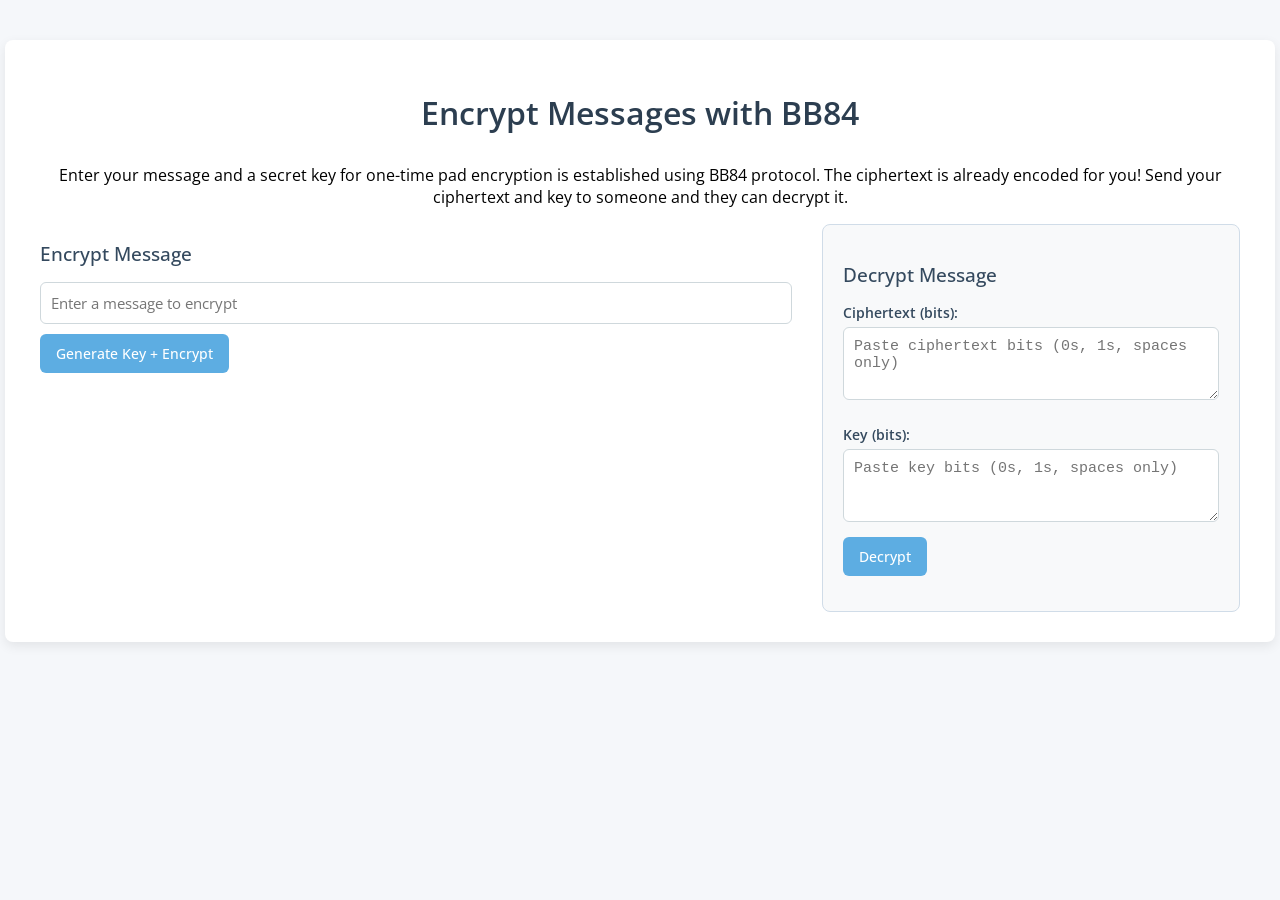
==== docs/index.html @ 12d7ac56 "Change title and header for BB84 encryption Updated the title and header to reflect the encryption f" ====
<!DOCTYPE html>
<html>
<head>
  <meta charset="UTF-8">
  <title>Encrypt Messages with BB84</title>

  <!-- Google Font: Open Sans -->
  <link href="https://fonts.googleapis.com/css2?family=Open+Sans:wght@300;400;600;700&display=swap" rel="stylesheet">

  <!-- CSS -->
  <link rel="stylesheet" href="style.css">
</head>

<body>

<div class="container">
  <h1>Encrypt Messages with BB84</h1>
  <p class="subtitle">Enter your message and a secret key for one-time pad encryption is established using BB84 protocol. The ciphertext is already encoded for you! Send your ciphertext and key to someone and they can decrypt it.</p>

  <div class="split-layout">
    <!-- LEFT: Encrypt -->
    <div class="encrypt-section">
      <h2>Encrypt Message</h2>
      <input id="message" placeholder="Enter a message to encrypt">
      <button onclick="runQKD()">Generate Key + Encrypt</button>
      <div id="output"></div>
    </div>

    <!-- RIGHT: Decrypt -->
    <div class="decrypt-section">
      <h2>Decrypt Message</h2>
      <label for="ciphertext">Ciphertext (bits):</label>
      <textarea id="ciphertext" placeholder="Paste ciphertext bits (0s, 1s, spaces only)" rows="3"></textarea>
      
      <label for="keyInput">Key (bits):</label>
      <textarea id="keyInput" placeholder="Paste key bits (0s, 1s, spaces only)" rows="3"></textarea>
      
      <button onclick="decryptMessage()">Decrypt</button>
      <div id="decryptOutput"></div>
    </div>
  </div>
</div>

<script src="script.js"></script>
</body>
</html>
---- docs/style.css ----
body {
  font-family: 'Open Sans', sans-serif;
  background: #f5f7fa;
  margin: 0;
  padding: 0;
}

.container {
  width: 95%;
  max-width: 1200px;
  margin: 40px auto;
  text-align: center;
  background: white;
  padding: 30px 35px;
  border-radius: 8px;
  box-shadow: 0 4px 12px rgba(0,0,0,0.08);
}

h1 {
  font-family: 'Open Sans', sans-serif;
  font-weight: 600;
  margin-bottom: 30px;
  color: #2c3e50;
}

h2 {
  font-family: 'Open Sans', sans-serif;
  font-weight: 500;
  font-size: 1.2em;
  margin-bottom: 15px;
  color: #34495e;
}

.split-layout {
  display: flex;
  gap: 30px;
  align-items: flex-start;
}

.encrypt-section {
  flex: 2;
  text-align: left;
}

.decrypt-section {
  flex: 1;
  text-align: left;
  background: #f8f9fa;
  padding: 20px;
  border-radius: 8px;
  border: 1px solid #d0dce8;
}

input, textarea {
  width: 100%;
  padding: 10px;
  font-size: 15px;
  font-family: 'Open Sans', sans-serif;
  border-radius: 6px;
  border: 1px solid #cfd8dc;
  margin-bottom: 10px;
  box-sizing: border-box;
}

input:focus, textarea:focus {
  outline: none;
  border-color: #5dade2;
}

textarea {
  font-family: 'Courier New', monospace;
  resize: vertical;
}

label {
  display: block;
  font-family: 'Open Sans', sans-serif;
  font-weight: 600;
  margin-top: 10px;
  margin-bottom: 5px;
  font-size: 14px;
  color: #34495e;
}

button {
  padding: 10px 16px;
  font-size: 14px;
  font-family: 'Open Sans', sans-serif !important;
  background: #5dade2;
  color: white;
  border: none;
  border-radius: 6px;
  cursor: pointer;
  transition: 0.2s;
  margin-bottom: 15px;
  font-weight: 500;
}

button:hover {
  background: #3498db;
}

.output-section {
  text-align: left;
  margin-top: 20px;
  background: #f8f9fa;
  padding: 15px 20px;
  border-radius: 8px;
  border-left: 4px solid #5dade2;
  font-size: 14px;
}

.output-section p {
  font-family: 'Open Sans', sans-serif;
  font-size: 14px;
  line-height: 1.6;
  margin-bottom: 10px;
  color: #2c3e50;
}

.code {
  font-family: 'Courier New', monospace;
  background: white;
  padding: 8px 10px;
  border-radius: 4px;
  display: block;
  margin-top: 6px;
  white-space: pre-wrap;
  word-break: break-all;
  overflow-wrap: break-word;
  border: 1px solid #e0e6ed;
  color: #2c3e50;
  max-width: 100%;
  box-sizing: border-box;
}

.code-container {
  position: relative;
  margin-top: 6px;
}

.code-scrollable {
  max-height: 150px;
  overflow-y: auto;
  border: 1px solid #e0e6ed;
  border-radius: 4px;
  background: white;
  padding: 8px 10px;
}

.show-all-btn {
  font-size: 12px;
  font-family: 'Open Sans', sans-serif !important;
  padding: 4px 12px;
  margin-left: 10px;
  background: #ecf0f1;
  color: #5dade2;
  border: 1px solid #bdc3c7;
  border-radius: 4px;
  cursor: pointer;
  transition: 0.2s;
  font-weight: 500;
}

.show-all-btn:hover {
  background: #5dade2;
  color: white;
  border-color: #5dade2;
}

/* Responsive for smaller screens */
@media (max-width: 900px) {
  .split-layout {
    flex-direction: column;
  }
  .decrypt-section {
    width: 100%;
  }
}
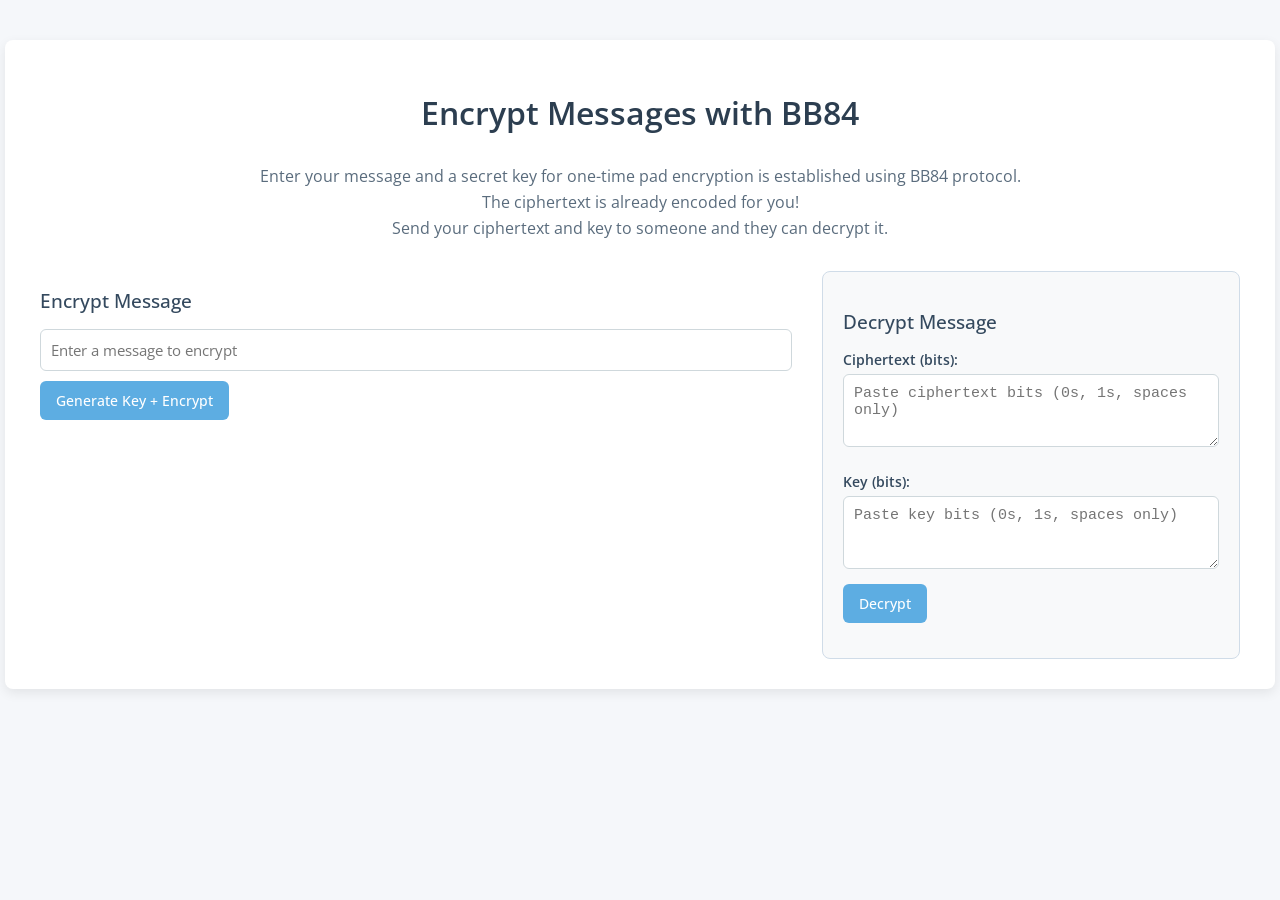
==== commit 367a71af: "Improve subtitle formatting in index.html Reformatted subtitle paragraph for better readability." ====
--- a/docs/index.html
+++ b/docs/index.html
@@ -15,7 +15,9 @@
 
 <div class="container">
   <h1>Encrypt Messages with BB84</h1>
-  <p class="subtitle">Enter your message and a secret key for one-time pad encryption is established using BB84 protocol. The ciphertext is already encoded for you! Send your ciphertext and key to someone and they can decrypt it.</p>
+  <p class="subtitle">Enter your message and a secret key for one-time pad encryption is established using BB84 protocol.
+    <br>The ciphertext is already encoded for you!
+    <br>Send your ciphertext and key to someone and they can decrypt it.</p>
 
   <div class="split-layout">
     <!-- LEFT: Encrypt -->
--- a/docs/style.css
+++ b/docs/style.css
@@ -35,6 +35,18 @@
   display: flex;
   gap: 30px;
   align-items: flex-start;
+}
+
+.subtitle {
+  font-family: 'Open Sans', sans-serif;
+  font-size: 16px;
+  line-height: 1.6;
+  color: #5a6c7d;
+  margin-bottom: 30px;
+  text-align: center;
+  max-width: 900px;
+  margin-left: auto;
+  margin-right: auto;
 }
 
 .encrypt-section {
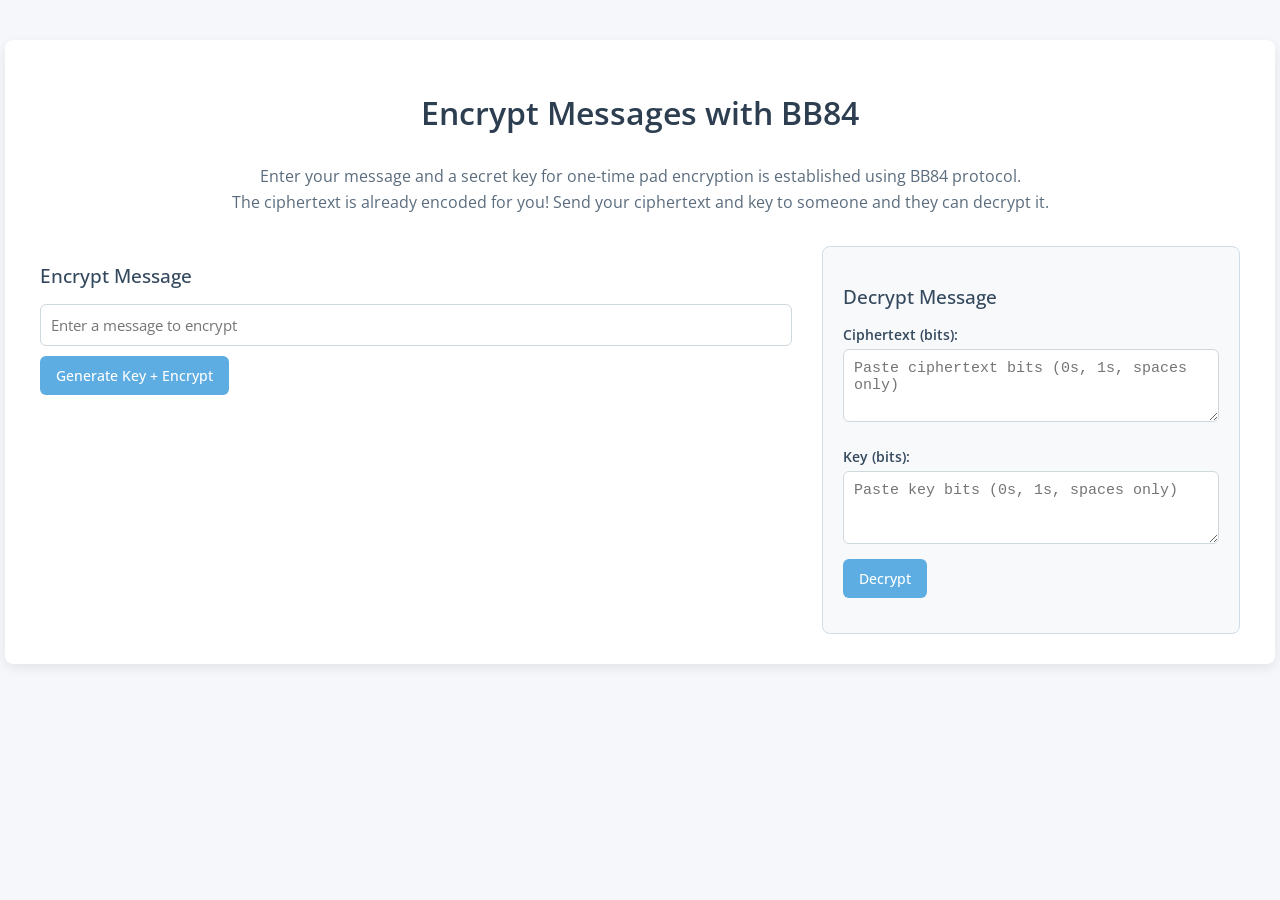
==== commit bf1c1ff9: "Update index.html" ====
--- a/docs/index.html
+++ b/docs/index.html
@@ -16,8 +16,7 @@
 <div class="container">
   <h1>Encrypt Messages with BB84</h1>
   <p class="subtitle">Enter your message and a secret key for one-time pad encryption is established using BB84 protocol.
-    <br>The ciphertext is already encoded for you!
-    <br>Send your ciphertext and key to someone and they can decrypt it.</p>
+    <br>The ciphertext is already encoded for you! Send your ciphertext and key to someone and they can decrypt it.</p>
 
   <div class="split-layout">
     <!-- LEFT: Encrypt -->
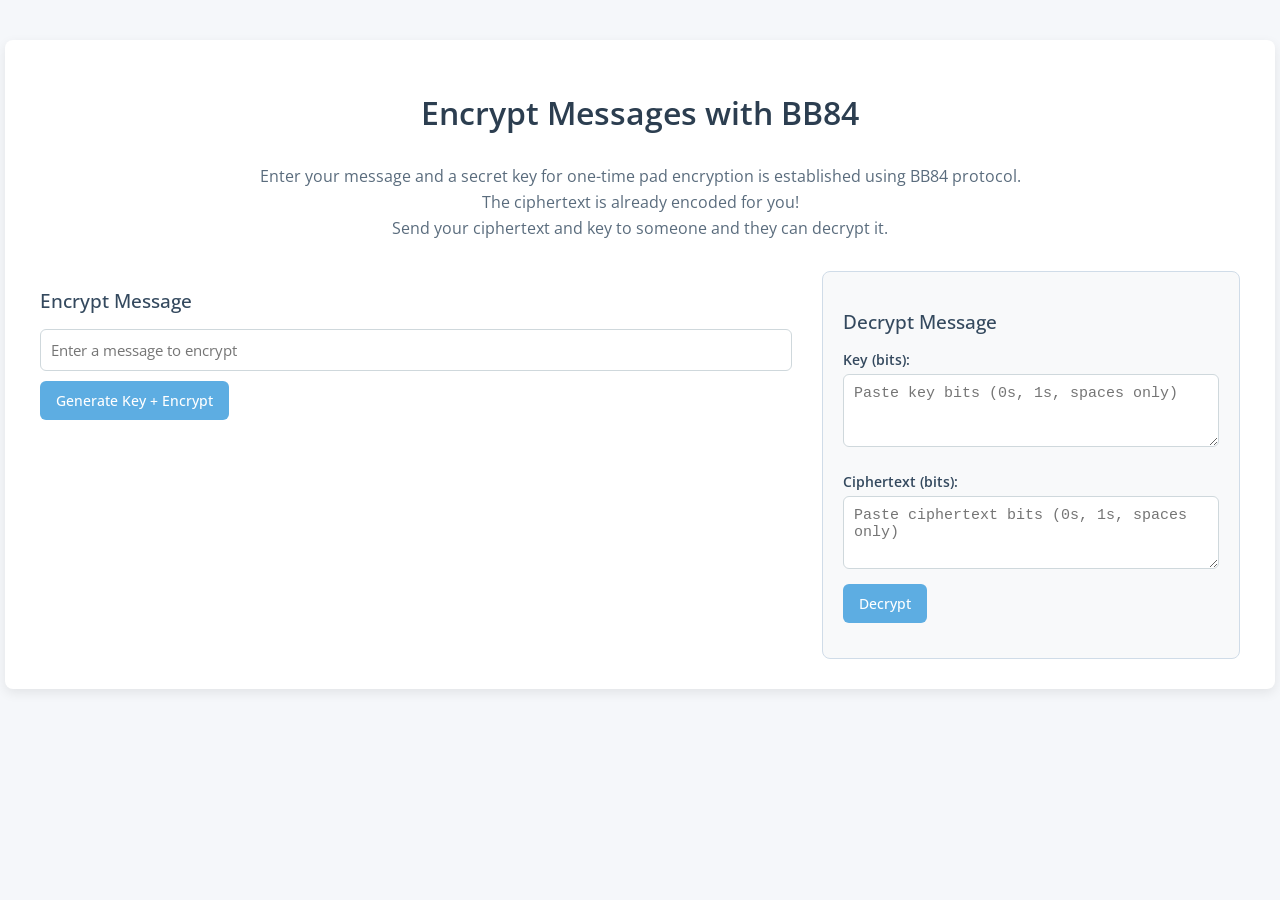
==== commit fdc0f9f9: "Update index.html" ====
--- a/docs/index.html
+++ b/docs/index.html
@@ -15,8 +15,7 @@
 
 <div class="container">
   <h1>Encrypt Messages with BB84</h1>
-  <p class="subtitle">Enter your message and a secret key for one-time pad encryption is established using BB84 protocol.
-    <br>The ciphertext is already encoded for you! Send your ciphertext and key to someone and they can decrypt it.</p>
+  <p class="subtitle">Enter your message and a secret key for one-time pad encryption is established using BB84 protocol.<br>The ciphertext is already encoded for you!<br>Send your ciphertext and key to someone and they can decrypt it.</p>
 
   <div class="split-layout">
     <!-- LEFT: Encrypt -->
@@ -30,11 +29,12 @@
     <!-- RIGHT: Decrypt -->
     <div class="decrypt-section">
       <h2>Decrypt Message</h2>
-      <label for="ciphertext">Ciphertext (bits):</label>
-      <textarea id="ciphertext" placeholder="Paste ciphertext bits (0s, 1s, spaces only)" rows="3"></textarea>
       
       <label for="keyInput">Key (bits):</label>
       <textarea id="keyInput" placeholder="Paste key bits (0s, 1s, spaces only)" rows="3"></textarea>
+      
+      <label for="ciphertext">Ciphertext (bits):</label>
+      <textarea id="ciphertext" placeholder="Paste ciphertext bits (0s, 1s, spaces only)" rows="3"></textarea>
       
       <button onclick="decryptMessage()">Decrypt</button>
       <div id="decryptOutput"></div>
--- a/docs/style.css
+++ b/docs/style.css
@@ -158,6 +158,38 @@
   border-radius: 4px;
   background: white;
   padding: 8px 10px;
+}
+
+.subtitle-text {
+  font-size: 12px;
+  color: #95a5a6;
+  font-weight: 400;
+  display: block;
+  margin-top: 2px;
+}
+
+.small-text {
+  font-size: 12px !important;
+  color: #7f8c8d;
+}
+
+.key-cipher-section {
+  background: #e8f4f8 !important;
+  border-left: 4px solid #3498db !important;
+  margin-bottom: 20px;
+}
+
+.copy-btn {
+  padding: 6px 12px;
+  font-size: 12px;
+  margin-top: 8px;
+  margin-bottom: 20px;
+  background: #3498db;
+  display: block;
+}
+
+.copy-btn:hover {
+  background: #2980b9;
 }
 
 .show-all-btn {
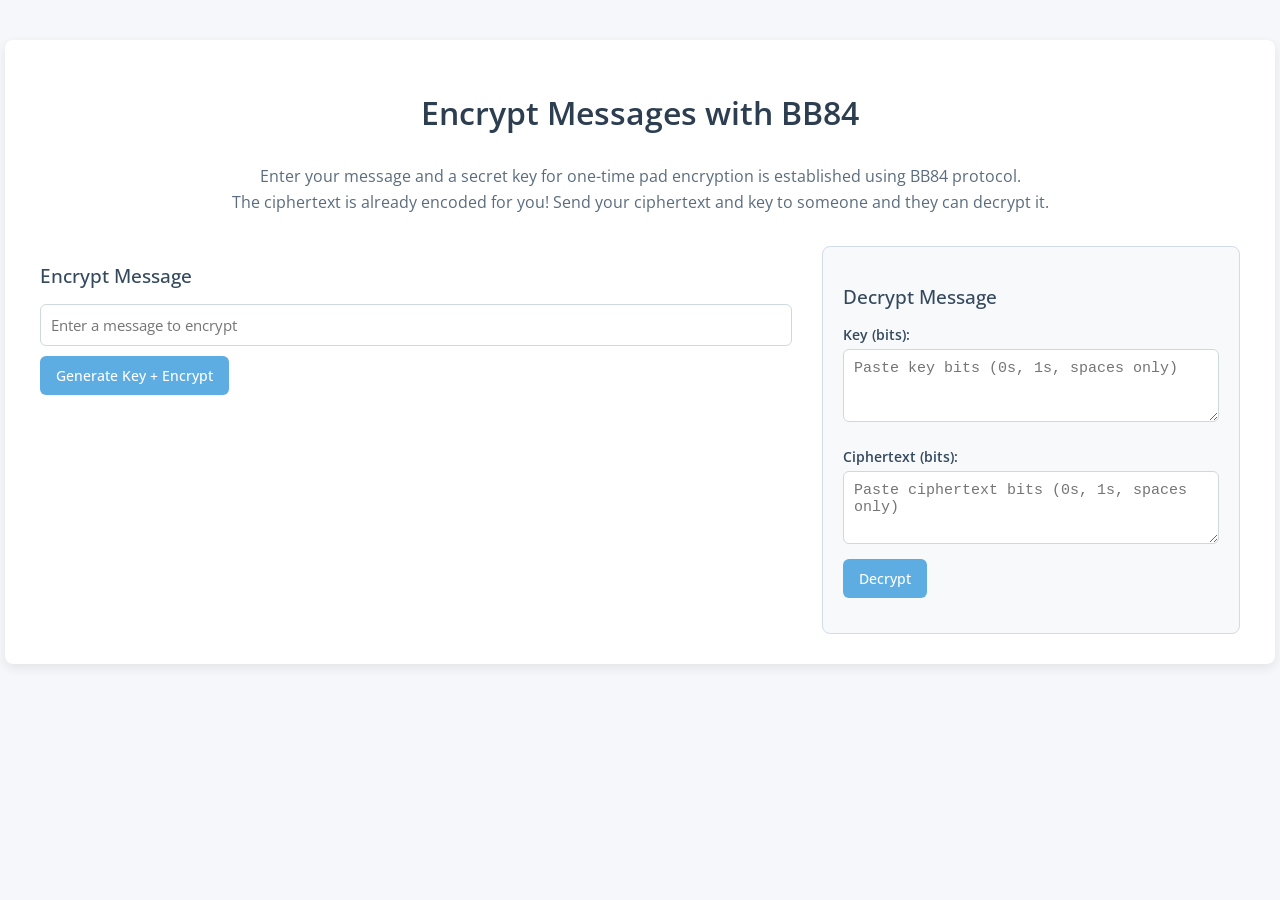
==== commit 8a8e4750: "Update index.html" ====
--- a/docs/index.html
+++ b/docs/index.html
@@ -15,7 +15,8 @@
 
 <div class="container">
   <h1>Encrypt Messages with BB84</h1>
-  <p class="subtitle">Enter your message and a secret key for one-time pad encryption is established using BB84 protocol.<br>The ciphertext is already encoded for you!<br>Send your ciphertext and key to someone and they can decrypt it.</p>
+  <p class="subtitle">Enter your message and a secret key for one-time pad encryption is established using BB84 protocol.<br>
+    The ciphertext is already encoded for you! Send your ciphertext and key to someone and they can decrypt it.</p>
 
   <div class="split-layout">
     <!-- LEFT: Encrypt -->
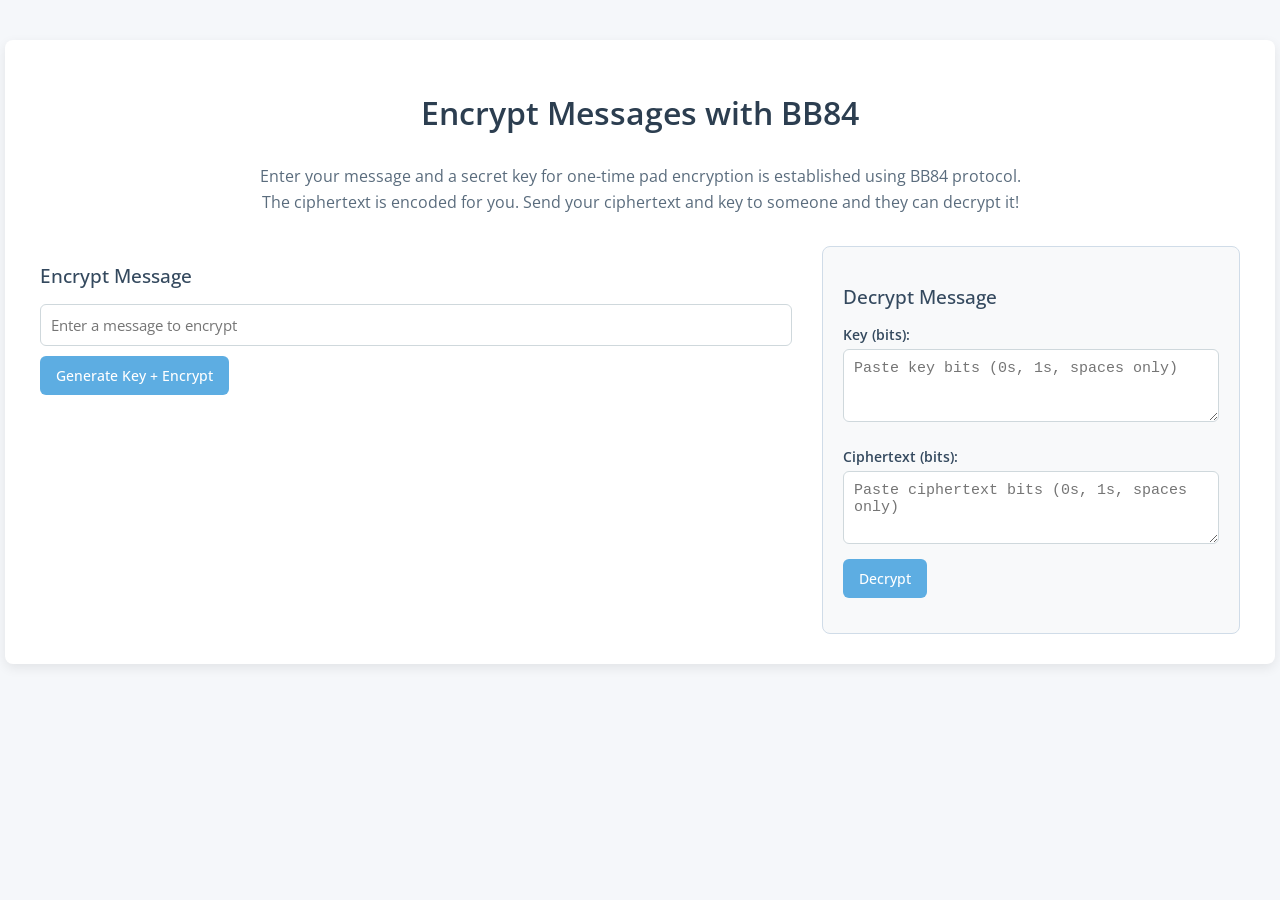
==== commit afc945ed: "Update index.html" ====
--- a/docs/index.html
+++ b/docs/index.html
@@ -16,7 +16,7 @@
 <div class="container">
   <h1>Encrypt Messages with BB84</h1>
   <p class="subtitle">Enter your message and a secret key for one-time pad encryption is established using BB84 protocol.<br>
-    The ciphertext is already encoded for you! Send your ciphertext and key to someone and they can decrypt it.</p>
+    The ciphertext is encoded for you. Send your ciphertext and key to someone and they can decrypt it!</p>
 
   <div class="split-layout">
     <!-- LEFT: Encrypt -->
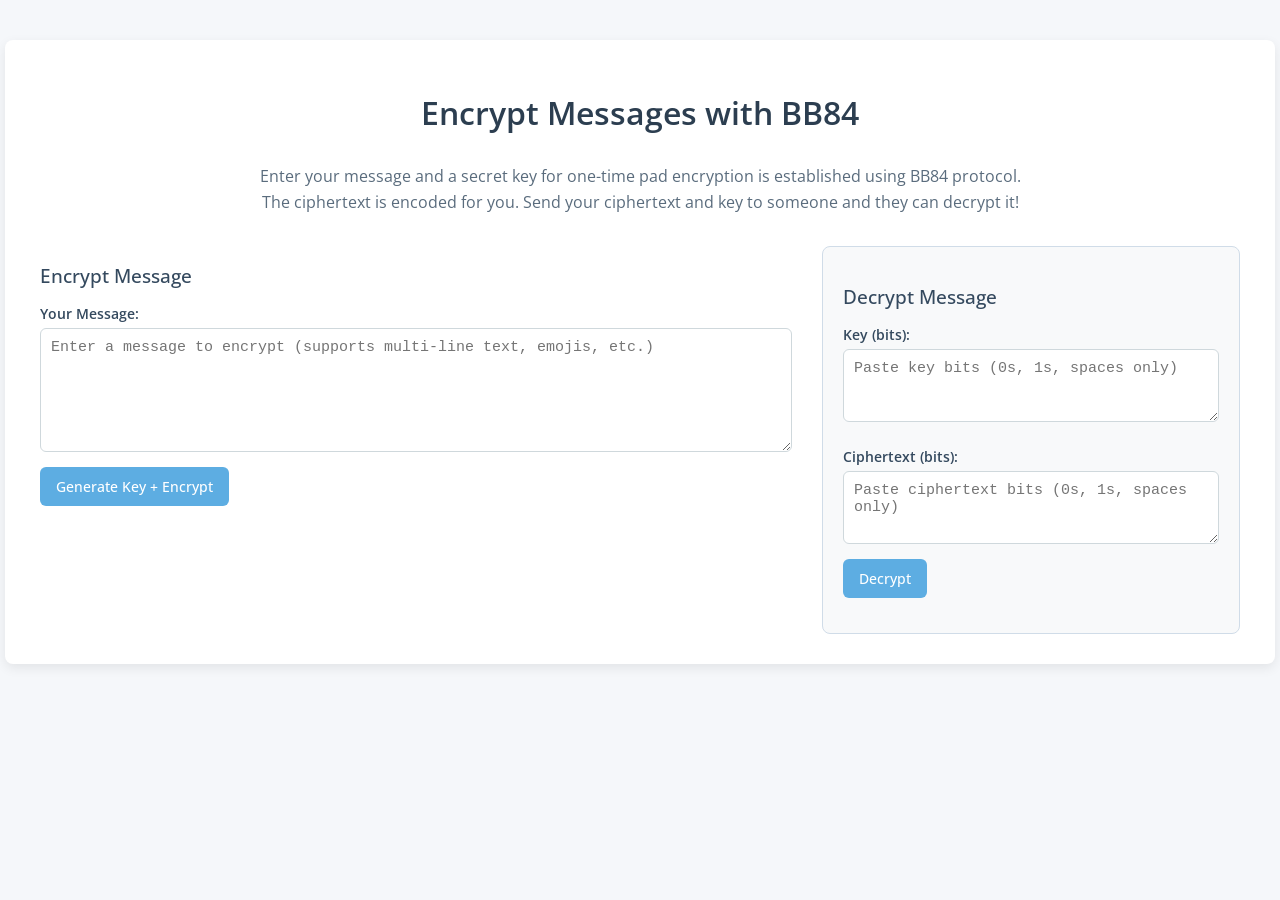
==== commit 541b7c54: "Update index.html" ====
--- a/docs/index.html
+++ b/docs/index.html
@@ -22,7 +22,8 @@
     <!-- LEFT: Encrypt -->
     <div class="encrypt-section">
       <h2>Encrypt Message</h2>
-      <input id="message" placeholder="Enter a message to encrypt">
+      <label for="message">Your Message:</label>
+      <textarea id="message" placeholder="Enter a message to encrypt (supports multi-line text, emojis, etc.)" rows="6"></textarea>
       <button onclick="runQKD()">Generate Key + Encrypt</button>
       <div id="output"></div>
     </div>
